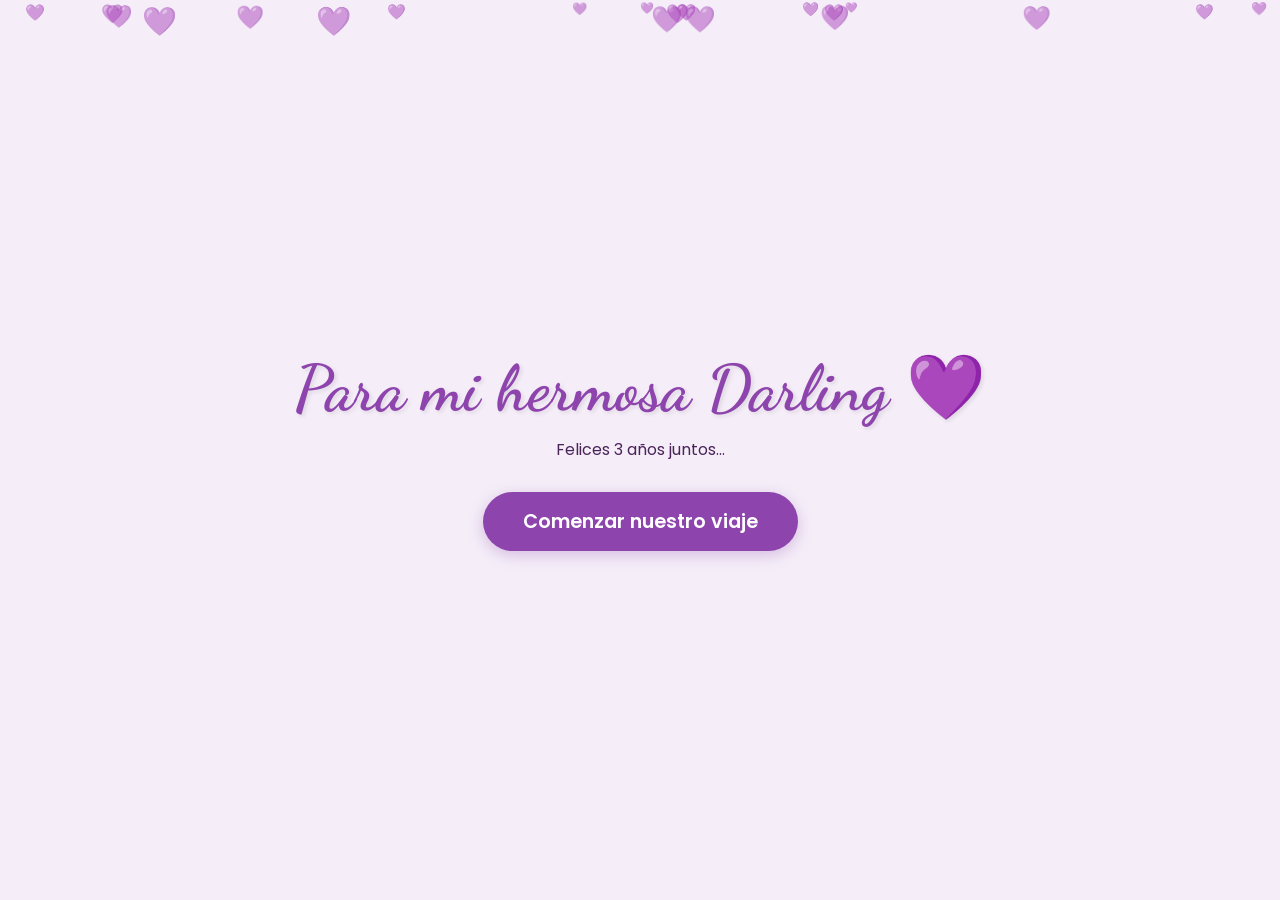
==== index.html @ 3d8d2db8 "first commit" ====
<!DOCTYPE html>
<html lang="es">
<head>
    <meta charset="UTF-8">
    <meta name="viewport" content="width=device-width, initial-scale=1.0">
    <title>Feliz Aniversario Darling 💜</title>
    <style>
        @import url('https://fonts.googleapis.com/css2?family=Dancing+Script:wght@600&family=Poppins:wght@300;400;600&display=swap');

        :root {
            --primary: #8e44ad; /* Morado oscuro */
            --secondary: #9b59b6; /* Morado medio */
            --light: #f5eef8; /* Fondo claro morado */
            --text-dark: #4a235a;
            --heart: #c39bd3;
        }

        * {
            margin: 0;
            padding: 0;
            box-sizing: border-box;
        }

        body {
            font-family: 'Poppins', sans-serif;
            background-color: var(--light);
            color: var(--text-dark);
            overflow-x: hidden;
        }

        /* Corazones flotantes de fondo */
        .bg-hearts {
            position: fixed;
            top: 0;
            left: 0;
            width: 100%;
            height: 100%;
            pointer-events: none;
            z-index: 0;
        }

        .bg-heart {
            position: absolute;
            color: var(--heart);
            font-size: 20px;
            opacity: 0.5;
            animation: floatUp 10s linear infinite;
        }

        @keyframes floatUp {
            0% { transform: translateY(100vh) scale(0); opacity: 1; }
            100% { transform: translateY(-10vh) scale(1.5); opacity: 0; }
        }

        /* Contenedores principales */
        .screen {
            min-height: 100vh;
            display: flex;
            flex-direction: column;
            justify-content: center;
            align-items: center;
            padding: 20px;
            position: relative;
            z-index: 1;
            transition: opacity 1s ease, transform 1s ease;
        }

        .hidden {
            display: none !important;
        }

        /* Pantalla de Inicio */
        #welcome-screen {
            text-align: center;
        }

        h1, h2 {
            font-family: 'Dancing Script', cursive;
            color: var(--primary);
        }

        #welcome-screen h1 {
            font-size: 4rem;
            margin-bottom: 10px;
            text-shadow: 2px 2px 4px rgba(0,0,0,0.1);
        }

        .start-btn {
            background-color: var(--primary);
            color: white;
            border: none;
            padding: 15px 40px;
            font-size: 1.2rem;
            border-radius: 30px;
            cursor: pointer;
            box-shadow: 0 4px 15px rgba(142, 68, 173, 0.3);
            transition: all 0.3s ease;
            margin-top: 30px;
            font-family: 'Poppins', sans-serif;
            font-weight: 600;
        }

        .start-btn:hover {
            background-color: var(--secondary);
            transform: translateY(-3px) scale(1.05);
            box-shadow: 0 6px 20px rgba(142, 68, 173, 0.4);
        }

        /* Pantalla de Interacción */
        #main-screen {
            max-width: 1000px;
            margin: 0 auto;
        }

        #main-screen h2 {
            font-size: 3rem;
            text-align: center;
            margin-bottom: 40px;
        }

        .cards-container {
            display: grid;
            grid-template-columns: repeat(auto-fit, minmax(250px, 1fr));
            gap: 20px;
            width: 100%;
            margin-bottom: 50px;
        }

        .card {
            background: white;
            border-radius: 15px;
            padding: 20px;
            text-align: center;
            box-shadow: 0 10px 20px rgba(0,0,0,0.05);
            cursor: pointer;
            transition: all 0.4s ease;
            position: relative;
            overflow: hidden;
            border: 2px solid transparent;
        }

        .card:hover {
            transform: translateY(-10px);
            border-color: var(--heart);
        }

        .card-img-placeholder {
            width: 100%;
            height: 180px;
            background-color: var(--heart);
            border-radius: 10px;
            display: flex;
            justify-content: center;
            align-items: center;
            color: white;
            font-size: 3rem;
            margin-bottom: 15px;
            transition: opacity 0.5s;
        }

        .card-text {
            font-size: 1rem;
            color: var(--text-dark);
            opacity: 0;
            max-height: 0;
            transition: all 0.5s ease;
        }

        .card.active .card-img-placeholder {
            opacity: 0.7;
        }

        .card.active .card-text {
            opacity: 1;
            max-height: 200px;
            margin-top: 15px;
        }

        /* Sección de Carta */
        .letter-section {
            display: flex;
            flex-direction: column;
            align-items: center;
            width: 100%;
            margin-top: 40px;
        }

        .envelope {
            background-color: var(--primary);
            width: 300px;
            height: 200px;
            position: relative;
            border-radius: 10px;
            cursor: pointer;
            box-shadow: 0 10px 25px rgba(0,0,0,0.1);
            display: flex;
            justify-content: center;
            align-items: center;
            transition: transform 0.3s;
        }

        .envelope:hover {
            transform: scale(1.05);
        }

        .envelope::before {
            content: "💌 Toca para abrir tu carta";
            color: white;
            font-weight: 600;
        }

        .letter-content {
            background: white;
            width: 90%;
            max-width: 600px;
            padding: 40px;
            border-radius: 10px;
            box-shadow: 0 15px 30px rgba(0,0,0,0.1);
            text-align: center;
            line-height: 1.8;
            display: none;
            opacity: 0;
            transform: translateY(20px);
            transition: all 0.8s ease;
        }

        .letter-content.show {
            display: block;
            opacity: 1;
            transform: translateY(0);
        }

        .letter-content h3 {
            font-family: 'Dancing Script', cursive;
            font-size: 2.5rem;
            color: var(--primary);
            margin-bottom: 20px;
        }

        /* Responsividad */
        @media (max-width: 768px) {
            #welcome-screen h1 { font-size: 3rem; }
            #main-screen h2 { font-size: 2.2rem; }
            .envelope { width: 250px; height: 160px; }
            .letter-content { padding: 25px; }
        }
    </style>
</head>
<body>

    <!-- Corazones de fondo interactivos -->
    <div class="bg-hearts" id="bg-hearts"></div>

    <!-- Pantalla 1: Bienvenida -->
    <div class="screen" id="welcome-screen">
        <h1>Para mi hermosa Darling 💜</h1>
        <p>Felices 3 años juntos...</p>
        <button class="start-btn" onclick="startJourney()">Comenzar nuestro viaje</button>
    </div>

    <!-- Pantalla 2: Interacción y Recuerdos -->
    <div class="screen hidden" id="main-screen">
        <h2>3 Años de Magia ✨</h2>
        
        <div class="cards-container">
            <!-- Tarjeta 1 -->
            <div class="card" onclick="toggleCard(this)">
                <div class="card-img-placeholder">📸</div>
                <div class="card-text">
                    <strong>Nuestro primer momento</strong><br>
                    (Aquí puedes agregar una foto de ustedes y un pequeño texto sobre cómo empezó todo).
                </div>
            </div>
            <!-- Tarjeta 2 -->
            <div class="card" onclick="toggleCard(this)">
                <div class="card-img-placeholder">🌟</div>
                <div class="card-text">
                    <strong>Una aventura inolvidable</strong><br>
                    (Aquí puedes poner un recuerdo de un viaje, cita especial o anécdota divertida de estos 3 años).
                </div>
            </div>
            <!-- Tarjeta 3 -->
            <div class="card" onclick="toggleCard(this)">
                <div class="card-img-placeholder">💜</div>
                <div class="card-text">
                    <strong>Lo que más amo de ti</strong><br>
                    (Una pequeña dedicatoria resaltando por qué Darling es tan especial para ti).
                </div>
            </div>
        </div>

        <!-- Carta Final -->
        <div class="letter-section">
            <div class="envelope" id="envelope" onclick="openLetter()"></div>
            <div class="letter-content" id="letter">
                <h3>Mi querida Darling,</h3>
                <p>
                    (Aquí irá la hermosa carta que tienes preparada).<br><br>
                    Han sido 3 años maravillosos a tu lado. Cada momento, cada risa, cada desafío nos ha unido más. Eres mi persona favorita en el mundo y no puedo esperar para ver qué nos depara el futuro.<br><br>
                    Gracias por ser tú, por amarme y por dejarme amarte.
                </p>
                <p style="margin-top: 20px; font-weight: 600; color: var(--primary);">
                    Con todo mi amor,<br>Javier 💜
                </p>
            </div>
        </div>
    </div>

    <script>
        // Generar corazones flotantes de fondo
        function createHearts() {
            const container = document.getElementById('bg-hearts');
            for(let i = 0; i < 20; i++) {
                let heart = document.createElement('div');
                heart.innerHTML = '💜';
                heart.className = 'bg-heart';
                heart.style.left = Math.random() * 100 + 'vw';
                heart.style.animationDuration = (Math.random() * 5 + 5) + 's';
                heart.style.animationDelay = Math.random() * 5 + 's';
                heart.style.fontSize = (Math.random() * 20 + 10) + 'px';
                container.appendChild(heart);
            }
        }
        createHearts();

        // Transición de la pantalla de bienvenida a la principal
        function startJourney() {
            const welcome = document.getElementById('welcome-screen');
            const main = document.getElementById('main-screen');
            
            welcome.style.opacity = '0';
            setTimeout(() => {
                welcome.classList.add('hidden');
                main.classList.remove('hidden');
                // Pequeño delay para que la transición sea suave
                setTimeout(() => {
                    main.style.opacity = '1';
                }, 50);
            }, 800); // 800ms match con algo de tiempo extra
        }

        // Interacción de las tarjetas de recuerdos
        function toggleCard(element) {
            // Cierra las demás tarjetas si quieres que solo haya una abierta, o déjalas independientes
            element.classList.toggle('active');
        }

        // Abrir la carta
        function openLetter() {
            const envelope = document.getElementById('envelope');
            const letter = document.getElementById('letter');

            envelope.style.display = 'none'; // Oculta el sobre
            
            letter.classList.add('show'); // Muestra la carta con animación
            
            // Scroll hacia la carta
            setTimeout(() => {
                letter.scrollIntoView({ behavior: 'smooth', block: 'center' });
            }, 100);
        }
    </script>
</body>
</html>
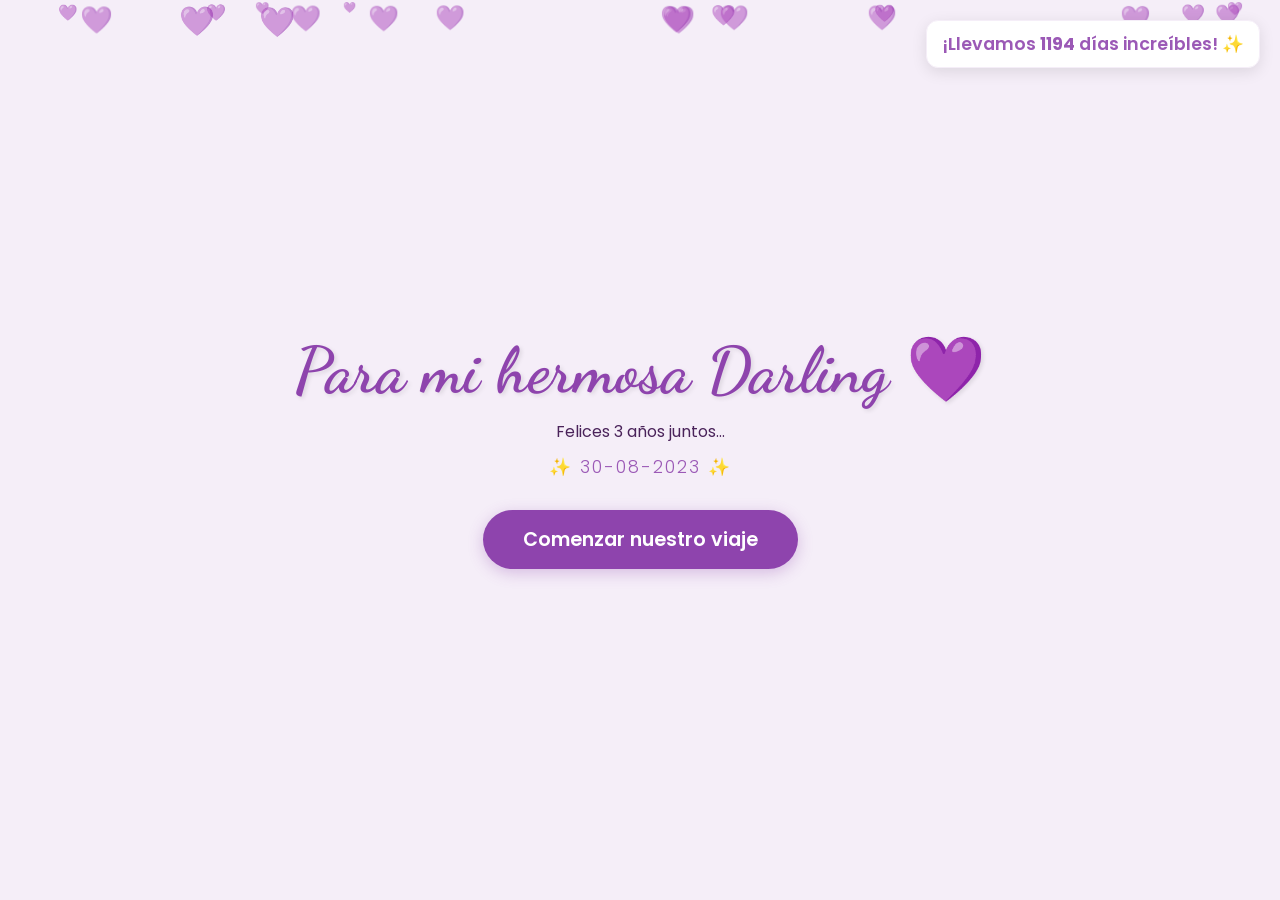
==== commit d447b3ed: "avances" ====
--- a/index.html
+++ b/index.html
@@ -3,362 +3,12 @@
 <head>
     <meta charset="UTF-8">
     <meta name="viewport" content="width=device-width, initial-scale=1.0">
-    <title>Feliz Aniversario Darling 💜</title>
-    <style>
-        @import url('https://fonts.googleapis.com/css2?family=Dancing+Script:wght@600&family=Poppins:wght@300;400;600&display=swap');
-
-        :root {
-            --primary: #8e44ad; /* Morado oscuro */
-            --secondary: #9b59b6; /* Morado medio */
-            --light: #f5eef8; /* Fondo claro morado */
-            --text-dark: #4a235a;
-            --heart: #c39bd3;
-        }
-
-        * {
-            margin: 0;
-            padding: 0;
-            box-sizing: border-box;
-        }
-
-        body {
-            font-family: 'Poppins', sans-serif;
-            background-color: var(--light);
-            color: var(--text-dark);
-            overflow-x: hidden;
-        }
-
-        /* Corazones flotantes de fondo */
-        .bg-hearts {
-            position: fixed;
-            top: 0;
-            left: 0;
-            width: 100%;
-            height: 100%;
-            pointer-events: none;
-            z-index: 0;
-        }
-
-        .bg-heart {
-            position: absolute;
-            color: var(--heart);
-            font-size: 20px;
-            opacity: 0.5;
-            animation: floatUp 10s linear infinite;
-        }
-
-        @keyframes floatUp {
-            0% { transform: translateY(100vh) scale(0); opacity: 1; }
-            100% { transform: translateY(-10vh) scale(1.5); opacity: 0; }
-        }
-
-        /* Contenedores principales */
-        .screen {
-            min-height: 100vh;
-            display: flex;
-            flex-direction: column;
-            justify-content: center;
-            align-items: center;
-            padding: 20px;
-            position: relative;
-            z-index: 1;
-            transition: opacity 1s ease, transform 1s ease;
-        }
-
-        .hidden {
-            display: none !important;
-        }
-
-        /* Pantalla de Inicio */
-        #welcome-screen {
-            text-align: center;
-        }
-
-        h1, h2 {
-            font-family: 'Dancing Script', cursive;
-            color: var(--primary);
-        }
-
-        #welcome-screen h1 {
-            font-size: 4rem;
-            margin-bottom: 10px;
-            text-shadow: 2px 2px 4px rgba(0,0,0,0.1);
-        }
-
-        .start-btn {
-            background-color: var(--primary);
-            color: white;
-            border: none;
-            padding: 15px 40px;
-            font-size: 1.2rem;
-            border-radius: 30px;
-            cursor: pointer;
-            box-shadow: 0 4px 15px rgba(142, 68, 173, 0.3);
-            transition: all 0.3s ease;
-            margin-top: 30px;
-            font-family: 'Poppins', sans-serif;
-            font-weight: 600;
-        }
-
-        .start-btn:hover {
-            background-color: var(--secondary);
-            transform: translateY(-3px) scale(1.05);
-            box-shadow: 0 6px 20px rgba(142, 68, 173, 0.4);
-        }
-
-        /* Pantalla de Interacción */
-        #main-screen {
-            max-width: 1000px;
-            margin: 0 auto;
-        }
-
-        #main-screen h2 {
-            font-size: 3rem;
-            text-align: center;
-            margin-bottom: 40px;
-        }
-
-        .cards-container {
-            display: grid;
-            grid-template-columns: repeat(auto-fit, minmax(250px, 1fr));
-            gap: 20px;
-            width: 100%;
-            margin-bottom: 50px;
-        }
-
-        .card {
-            background: white;
-            border-radius: 15px;
-            padding: 20px;
-            text-align: center;
-            box-shadow: 0 10px 20px rgba(0,0,0,0.05);
-            cursor: pointer;
-            transition: all 0.4s ease;
-            position: relative;
-            overflow: hidden;
-            border: 2px solid transparent;
-        }
-
-        .card:hover {
-            transform: translateY(-10px);
-            border-color: var(--heart);
-        }
-
-        .card-img-placeholder {
-            width: 100%;
-            height: 180px;
-            background-color: var(--heart);
-            border-radius: 10px;
-            display: flex;
-            justify-content: center;
-            align-items: center;
-            color: white;
-            font-size: 3rem;
-            margin-bottom: 15px;
-            transition: opacity 0.5s;
-        }
-
-        .card-text {
-            font-size: 1rem;
-            color: var(--text-dark);
-            opacity: 0;
-            max-height: 0;
-            transition: all 0.5s ease;
-        }
-
-        .card.active .card-img-placeholder {
-            opacity: 0.7;
-        }
-
-        .card.active .card-text {
-            opacity: 1;
-            max-height: 200px;
-            margin-top: 15px;
-        }
-
-        /* Sección de Carta */
-        .letter-section {
-            display: flex;
-            flex-direction: column;
-            align-items: center;
-            width: 100%;
-            margin-top: 40px;
-        }
-
-        .envelope {
-            background-color: var(--primary);
-            width: 300px;
-            height: 200px;
-            position: relative;
-            border-radius: 10px;
-            cursor: pointer;
-            box-shadow: 0 10px 25px rgba(0,0,0,0.1);
-            display: flex;
-            justify-content: center;
-            align-items: center;
-            transition: transform 0.3s;
-        }
-
-        .envelope:hover {
-            transform: scale(1.05);
-        }
-
-        .envelope::before {
-            content: "💌 Toca para abrir tu carta";
-            color: white;
-            font-weight: 600;
-        }
-
-        .letter-content {
-            background: white;
-            width: 90%;
-            max-width: 600px;
-            padding: 40px;
-            border-radius: 10px;
-            box-shadow: 0 15px 30px rgba(0,0,0,0.1);
-            text-align: center;
-            line-height: 1.8;
-            display: none;
-            opacity: 0;
-            transform: translateY(20px);
-            transition: all 0.8s ease;
-        }
-
-        .letter-content.show {
-            display: block;
-            opacity: 1;
-            transform: translateY(0);
-        }
-
-        .letter-content h3 {
-            font-family: 'Dancing Script', cursive;
-            font-size: 2.5rem;
-            color: var(--primary);
-            margin-bottom: 20px;
-        }
-
-        /* Responsividad */
-        @media (max-width: 768px) {
-            #welcome-screen h1 { font-size: 3rem; }
-            #main-screen h2 { font-size: 2.2rem; }
-            .envelope { width: 250px; height: 160px; }
-            .letter-content { padding: 25px; }
-        }
-    </style>
+    <meta http-equiv="refresh" content="0; url=pages/bienvenida.html">
+    <title>Redirigiendo...</title>
 </head>
 <body>
-
-    <!-- Corazones de fondo interactivos -->
-    <div class="bg-hearts" id="bg-hearts"></div>
-
-    <!-- Pantalla 1: Bienvenida -->
-    <div class="screen" id="welcome-screen">
-        <h1>Para mi hermosa Darling 💜</h1>
-        <p>Felices 3 años juntos...</p>
-        <button class="start-btn" onclick="startJourney()">Comenzar nuestro viaje</button>
-    </div>
-
-    <!-- Pantalla 2: Interacción y Recuerdos -->
-    <div class="screen hidden" id="main-screen">
-        <h2>3 Años de Magia ✨</h2>
-        
-        <div class="cards-container">
-            <!-- Tarjeta 1 -->
-            <div class="card" onclick="toggleCard(this)">
-                <div class="card-img-placeholder">📸</div>
-                <div class="card-text">
-                    <strong>Nuestro primer momento</strong><br>
-                    (Aquí puedes agregar una foto de ustedes y un pequeño texto sobre cómo empezó todo).
-                </div>
-            </div>
-            <!-- Tarjeta 2 -->
-            <div class="card" onclick="toggleCard(this)">
-                <div class="card-img-placeholder">🌟</div>
-                <div class="card-text">
-                    <strong>Una aventura inolvidable</strong><br>
-                    (Aquí puedes poner un recuerdo de un viaje, cita especial o anécdota divertida de estos 3 años).
-                </div>
-            </div>
-            <!-- Tarjeta 3 -->
-            <div class="card" onclick="toggleCard(this)">
-                <div class="card-img-placeholder">💜</div>
-                <div class="card-text">
-                    <strong>Lo que más amo de ti</strong><br>
-                    (Una pequeña dedicatoria resaltando por qué Darling es tan especial para ti).
-                </div>
-            </div>
-        </div>
-
-        <!-- Carta Final -->
-        <div class="letter-section">
-            <div class="envelope" id="envelope" onclick="openLetter()"></div>
-            <div class="letter-content" id="letter">
-                <h3>Mi querida Darling,</h3>
-                <p>
-                    (Aquí irá la hermosa carta que tienes preparada).<br><br>
-                    Han sido 3 años maravillosos a tu lado. Cada momento, cada risa, cada desafío nos ha unido más. Eres mi persona favorita en el mundo y no puedo esperar para ver qué nos depara el futuro.<br><br>
-                    Gracias por ser tú, por amarme y por dejarme amarte.
-                </p>
-                <p style="margin-top: 20px; font-weight: 600; color: var(--primary);">
-                    Con todo mi amor,<br>Javier 💜
-                </p>
-            </div>
-        </div>
-    </div>
-
     <script>
-        // Generar corazones flotantes de fondo
-        function createHearts() {
-            const container = document.getElementById('bg-hearts');
-            for(let i = 0; i < 20; i++) {
-                let heart = document.createElement('div');
-                heart.innerHTML = '💜';
-                heart.className = 'bg-heart';
-                heart.style.left = Math.random() * 100 + 'vw';
-                heart.style.animationDuration = (Math.random() * 5 + 5) + 's';
-                heart.style.animationDelay = Math.random() * 5 + 's';
-                heart.style.fontSize = (Math.random() * 20 + 10) + 'px';
-                container.appendChild(heart);
-            }
-        }
-        createHearts();
-
-        // Transición de la pantalla de bienvenida a la principal
-        function startJourney() {
-            const welcome = document.getElementById('welcome-screen');
-            const main = document.getElementById('main-screen');
-            
-            welcome.style.opacity = '0';
-            setTimeout(() => {
-                welcome.classList.add('hidden');
-                main.classList.remove('hidden');
-                // Pequeño delay para que la transición sea suave
-                setTimeout(() => {
-                    main.style.opacity = '1';
-                }, 50);
-            }, 800); // 800ms match con algo de tiempo extra
-        }
-
-        // Interacción de las tarjetas de recuerdos
-        function toggleCard(element) {
-            // Cierra las demás tarjetas si quieres que solo haya una abierta, o déjalas independientes
-            element.classList.toggle('active');
-        }
-
-        // Abrir la carta
-        function openLetter() {
-            const envelope = document.getElementById('envelope');
-            const letter = document.getElementById('letter');
-
-            envelope.style.display = 'none'; // Oculta el sobre
-            
-            letter.classList.add('show'); // Muestra la carta con animación
-            
-            // Scroll hacia la carta
-            setTimeout(() => {
-                letter.scrollIntoView({ behavior: 'smooth', block: 'center' });
-            }, 100);
-        }
+        window.location.href = "pages/bienvenida.html";
     </script>
 </body>
 </html>
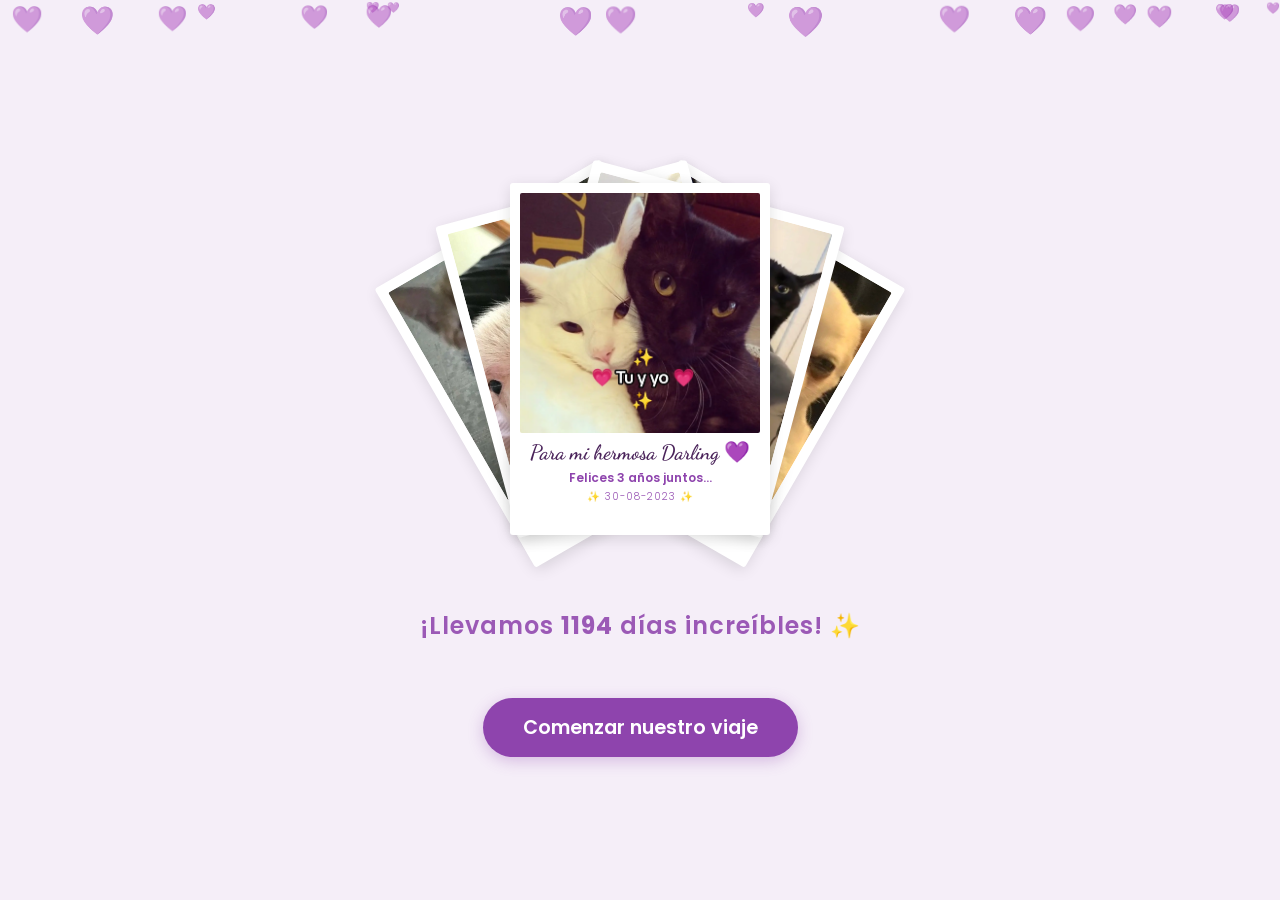
==== commit 0c60a516: "avances2" ====
--- a/index.html
+++ b/index.html
@@ -5,6 +5,7 @@
     <meta name="viewport" content="width=device-width, initial-scale=1.0">
     <meta http-equiv="refresh" content="0; url=pages/bienvenida.html">
     <title>Redirigiendo...</title>
+    <link rel="icon" type="image/png" href="assets/img/tuyyoGatitos.png">
 </head>
 <body>
     <script>
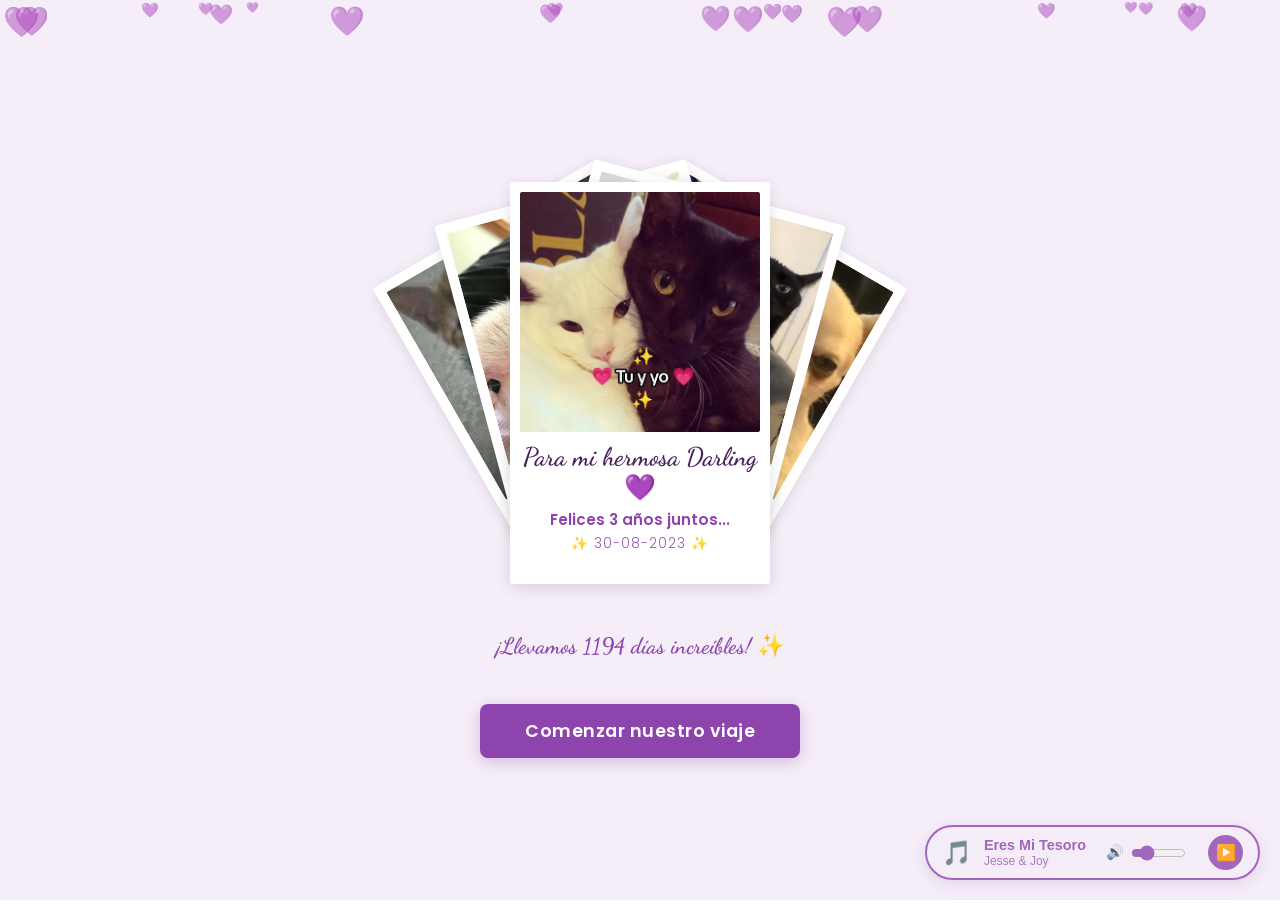
==== commit 1d4e59bf: "avances2" ====
--- a/index.html
+++ b/index.html
@@ -3,13 +3,199 @@
 <head>
     <meta charset="UTF-8">
     <meta name="viewport" content="width=device-width, initial-scale=1.0">
-    <meta http-equiv="refresh" content="0; url=pages/bienvenida.html">
-    <title>Redirigiendo...</title>
+    <title>Feliz Aniversario Darling 💜</title>
     <link rel="icon" type="image/png" href="assets/img/tuyyoGatitos.png">
+    <style>
+        body, html {
+            margin: 0;
+            padding: 0;
+            width: 100%;
+            height: 100%;
+            overflow: hidden;
+            font-family: 'Poppins', sans-serif;
+        }
+        iframe {
+            width: 100%;
+            height: 100%;
+            border: none;
+        }
+        
+        /* Reproductor de Música Flotante */
+        .music-player {
+            position: fixed;
+            bottom: 20px;
+            right: 20px;
+            background: rgba(245, 238, 248, 0.9); /* var(--light) */
+            backdrop-filter: blur(5px);
+            border: 2px solid #8e44ad; /* var(--primary) */
+            border-radius: 30px;
+            padding: 8px 15px;
+            display: flex;
+            align-items: center;
+            gap: 12px;
+            box-shadow: 0 4px 15px rgba(142, 68, 173, 0.2);
+            z-index: 1000;
+            transition: all 0.3s ease;
+            opacity: 0.8;
+        }
+        .music-player:hover {
+            opacity: 1;
+            transform: scale(1.02);
+        }
+        .music-icon {
+            font-size: 1.5rem;
+            animation: floatIcon 3s ease-in-out infinite;
+        }
+        @keyframes floatIcon {
+            0%, 100% { transform: translateY(0); }
+            50% { transform: translateY(-3px); }
+        }
+        .music-info {
+            display: flex;
+            flex-direction: column;
+            line-height: 1.2;
+        }
+        .music-title {
+            font-weight: 600;
+            color: #8e44ad; /* var(--primary) */
+            font-size: 0.9rem;
+        }
+        .music-artist {
+            font-size: 0.75rem;
+            color: #9b59b6; /* var(--secondary) */
+        }
+        .play-btn {
+            background: #8e44ad;
+            color: white;
+            border: none;
+            width: 35px;
+            height: 35px;
+            border-radius: 50%;
+            cursor: pointer;
+            display: flex;
+            justify-content: center;
+            align-items: center;
+            font-size: 1rem;
+            transition: transform 0.2s, background 0.2s;
+            outline: none;
+        }
+        .play-btn:hover {
+            transform: scale(1.1);
+            background: #732d91;
+        }
+        
+        /* Controles de Volumen */
+        .volume-container {
+            display: flex;
+            align-items: center;
+            gap: 5px;
+            margin-left: 8px;
+            margin-right: 8px;
+        }
+        .volume-icon {
+            font-size: 0.9rem;
+            color: #8e44ad;
+        }
+        .volume-slider {
+            width: 55px;
+            accent-color: #8e44ad;
+            cursor: pointer;
+        }
+        
+        /* Ajustes para celulares (100% responsive) */
+        @media (max-width: 480px) {
+            .music-player {
+                bottom: 15px;
+                right: 15px;
+                left: 15px; /* Estira el reproductor a lo ancho en pantallas pequeñas */
+                justify-content: space-between; /* Espacia los elementos uniformemente */
+                border-radius: 20px;
+                padding: 6px 12px;
+                gap: 5px;
+            }
+            .music-info {
+                max-width: 100px;
+                overflow: hidden;
+                white-space: nowrap;
+            }
+            .music-title {
+                font-size: 0.8rem;
+                text-overflow: ellipsis;
+                overflow: hidden;
+            }
+            .music-artist {
+                font-size: 0.65rem;
+            }
+            .volume-container {
+                margin-left: 0;
+                margin-right: 0;
+            }
+            .volume-slider {
+                width: 40px;
+            }
+            .music-icon {
+                font-size: 1.2rem;
+            }
+        }
+    </style>
 </head>
 <body>
+    <!-- Reproductor de música global -->
+    <audio id="bg-music" loop autoplay>
+        <source src="assets/music/Eres_Mi_Tesoro.mp3" type="audio/mpeg">
+    </audio>
+
+    <!-- Interfaz del reproductor -->
+    <div class="music-player">
+        <div class="music-icon">🎵</div>
+        <div class="music-info">
+            <span class="music-title">Eres Mi Tesoro</span>
+            <span class="music-artist">Jesse & Joy</span>
+        </div>
+        <div class="volume-container">
+            <span class="volume-icon">🔊</span>
+            <input type="range" id="volume-slider" min="0" max="100" value="20" class="volume-slider" title="Ajustar volumen">
+        </div>
+        <button class="play-btn" id="play-pause-btn" onclick="togglePlay()">▶️</button>
+    </div>
+
+    <iframe src="pages/bienvenida.html" id="main-frame" title="Contenido Principal"></iframe>
+
     <script>
-        window.location.href = "pages/bienvenida.html";
+        const bgMusic = document.getElementById("bg-music");
+        const playBtn = document.getElementById("play-pause-btn");
+        const volumeSlider = document.getElementById("volume-slider");
+
+        // Volumen por defecto al 20%
+        bgMusic.volume = 0.2;
+
+        // Cambiar el volumen en tiempo real cuando se mueva la barrita
+        volumeSlider.addEventListener("input", function() {
+            bgMusic.volume = this.value / 100;
+        });
+
+        function togglePlay() {
+            if (bgMusic.paused) {
+                bgMusic.play().catch(e => console.log(e));
+                playBtn.textContent = "⏸";
+            } else {
+                bgMusic.pause();
+                playBtn.textContent = "▶️";
+            }
+        }
+
+        // Actualizar botón si la música se pausa o reproduce por otro lado
+        bgMusic.addEventListener("play", () => playBtn.textContent = "⏸");
+        bgMusic.addEventListener("pause", () => playBtn.textContent = "▶️");
+
+        // Escuchar el mensaje desde el iframe para iniciar la música
+        window.addEventListener("message", function(event) {
+            if (event.data === "playMusic") {
+                if (bgMusic.paused) {
+                    bgMusic.play().catch(e => console.log("Esperando interacción del usuario...", e));
+                }
+            }
+        });
     </script>
 </body>
 </html>
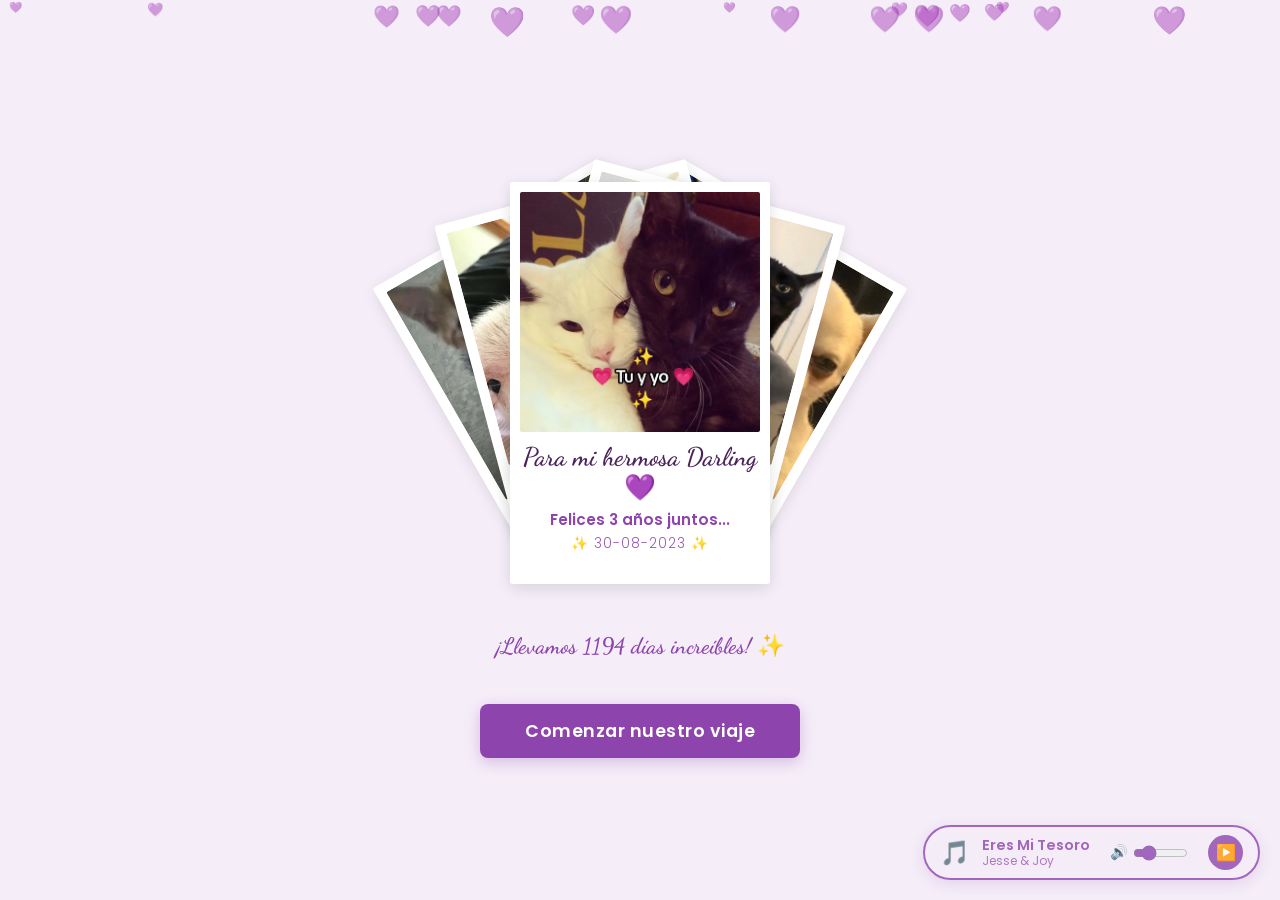
==== commit b2ab9f7b: "avances2" ====
--- a/index.html
+++ b/index.html
@@ -3,199 +3,13 @@
 <head>
     <meta charset="UTF-8">
     <meta name="viewport" content="width=device-width, initial-scale=1.0">
-    <title>Feliz Aniversario Darling 💜</title>
+    <meta http-equiv="refresh" content="0; url=pages/bienvenida.html">
+    <title>Redirigiendo...</title>
     <link rel="icon" type="image/png" href="assets/img/tuyyoGatitos.png">
-    <style>
-        body, html {
-            margin: 0;
-            padding: 0;
-            width: 100%;
-            height: 100%;
-            overflow: hidden;
-            font-family: 'Poppins', sans-serif;
-        }
-        iframe {
-            width: 100%;
-            height: 100%;
-            border: none;
-        }
-        
-        /* Reproductor de Música Flotante */
-        .music-player {
-            position: fixed;
-            bottom: 20px;
-            right: 20px;
-            background: rgba(245, 238, 248, 0.9); /* var(--light) */
-            backdrop-filter: blur(5px);
-            border: 2px solid #8e44ad; /* var(--primary) */
-            border-radius: 30px;
-            padding: 8px 15px;
-            display: flex;
-            align-items: center;
-            gap: 12px;
-            box-shadow: 0 4px 15px rgba(142, 68, 173, 0.2);
-            z-index: 1000;
-            transition: all 0.3s ease;
-            opacity: 0.8;
-        }
-        .music-player:hover {
-            opacity: 1;
-            transform: scale(1.02);
-        }
-        .music-icon {
-            font-size: 1.5rem;
-            animation: floatIcon 3s ease-in-out infinite;
-        }
-        @keyframes floatIcon {
-            0%, 100% { transform: translateY(0); }
-            50% { transform: translateY(-3px); }
-        }
-        .music-info {
-            display: flex;
-            flex-direction: column;
-            line-height: 1.2;
-        }
-        .music-title {
-            font-weight: 600;
-            color: #8e44ad; /* var(--primary) */
-            font-size: 0.9rem;
-        }
-        .music-artist {
-            font-size: 0.75rem;
-            color: #9b59b6; /* var(--secondary) */
-        }
-        .play-btn {
-            background: #8e44ad;
-            color: white;
-            border: none;
-            width: 35px;
-            height: 35px;
-            border-radius: 50%;
-            cursor: pointer;
-            display: flex;
-            justify-content: center;
-            align-items: center;
-            font-size: 1rem;
-            transition: transform 0.2s, background 0.2s;
-            outline: none;
-        }
-        .play-btn:hover {
-            transform: scale(1.1);
-            background: #732d91;
-        }
-        
-        /* Controles de Volumen */
-        .volume-container {
-            display: flex;
-            align-items: center;
-            gap: 5px;
-            margin-left: 8px;
-            margin-right: 8px;
-        }
-        .volume-icon {
-            font-size: 0.9rem;
-            color: #8e44ad;
-        }
-        .volume-slider {
-            width: 55px;
-            accent-color: #8e44ad;
-            cursor: pointer;
-        }
-        
-        /* Ajustes para celulares (100% responsive) */
-        @media (max-width: 480px) {
-            .music-player {
-                bottom: 15px;
-                right: 15px;
-                left: 15px; /* Estira el reproductor a lo ancho en pantallas pequeñas */
-                justify-content: space-between; /* Espacia los elementos uniformemente */
-                border-radius: 20px;
-                padding: 6px 12px;
-                gap: 5px;
-            }
-            .music-info {
-                max-width: 100px;
-                overflow: hidden;
-                white-space: nowrap;
-            }
-            .music-title {
-                font-size: 0.8rem;
-                text-overflow: ellipsis;
-                overflow: hidden;
-            }
-            .music-artist {
-                font-size: 0.65rem;
-            }
-            .volume-container {
-                margin-left: 0;
-                margin-right: 0;
-            }
-            .volume-slider {
-                width: 40px;
-            }
-            .music-icon {
-                font-size: 1.2rem;
-            }
-        }
-    </style>
 </head>
 <body>
-    <!-- Reproductor de música global -->
-    <audio id="bg-music" loop autoplay>
-        <source src="assets/music/Eres_Mi_Tesoro.mp3" type="audio/mpeg">
-    </audio>
-
-    <!-- Interfaz del reproductor -->
-    <div class="music-player">
-        <div class="music-icon">🎵</div>
-        <div class="music-info">
-            <span class="music-title">Eres Mi Tesoro</span>
-            <span class="music-artist">Jesse & Joy</span>
-        </div>
-        <div class="volume-container">
-            <span class="volume-icon">🔊</span>
-            <input type="range" id="volume-slider" min="0" max="100" value="20" class="volume-slider" title="Ajustar volumen">
-        </div>
-        <button class="play-btn" id="play-pause-btn" onclick="togglePlay()">▶️</button>
-    </div>
-
-    <iframe src="pages/bienvenida.html" id="main-frame" title="Contenido Principal"></iframe>
-
     <script>
-        const bgMusic = document.getElementById("bg-music");
-        const playBtn = document.getElementById("play-pause-btn");
-        const volumeSlider = document.getElementById("volume-slider");
-
-        // Volumen por defecto al 20%
-        bgMusic.volume = 0.2;
-
-        // Cambiar el volumen en tiempo real cuando se mueva la barrita
-        volumeSlider.addEventListener("input", function() {
-            bgMusic.volume = this.value / 100;
-        });
-
-        function togglePlay() {
-            if (bgMusic.paused) {
-                bgMusic.play().catch(e => console.log(e));
-                playBtn.textContent = "⏸";
-            } else {
-                bgMusic.pause();
-                playBtn.textContent = "▶️";
-            }
-        }
-
-        // Actualizar botón si la música se pausa o reproduce por otro lado
-        bgMusic.addEventListener("play", () => playBtn.textContent = "⏸");
-        bgMusic.addEventListener("pause", () => playBtn.textContent = "▶️");
-
-        // Escuchar el mensaje desde el iframe para iniciar la música
-        window.addEventListener("message", function(event) {
-            if (event.data === "playMusic") {
-                if (bgMusic.paused) {
-                    bgMusic.play().catch(e => console.log("Esperando interacción del usuario...", e));
-                }
-            }
-        });
+        window.location.href = "pages/bienvenida.html";
     </script>
 </body>
 </html>
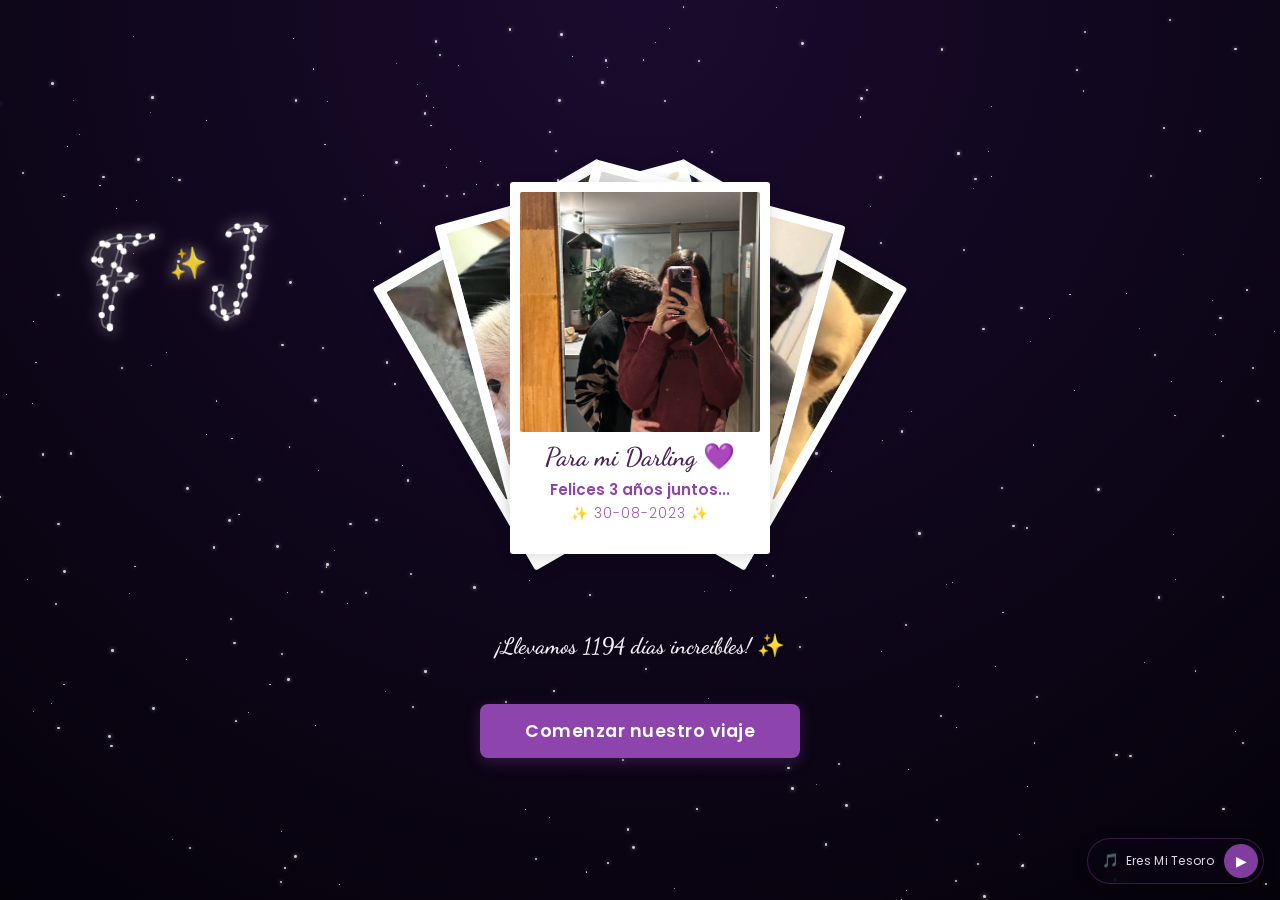
==== commit 3684b67d: "prettier" ====
--- a/index.html
+++ b/index.html
@@ -1,15 +1,15 @@
-<!DOCTYPE html>
+<!doctype html>
 <html lang="es">
-<head>
-    <meta charset="UTF-8">
-    <meta name="viewport" content="width=device-width, initial-scale=1.0">
-    <meta http-equiv="refresh" content="0; url=pages/bienvenida.html">
+  <head>
+    <meta charset="UTF-8" />
+    <meta name="viewport" content="width=device-width, initial-scale=1.0" />
+    <meta http-equiv="refresh" content="0; url=pages/bienvenida.html" />
     <title>Redirigiendo...</title>
-    <link rel="icon" type="image/png" href="assets/img/tuyyoGatitos.png">
-</head>
-<body>
+    <link rel="icon" type="image/png" href="assets/img/tuyyoGatitos.png" />
+  </head>
+  <body>
     <script>
-        window.location.href = "pages/bienvenida.html";
+      window.location.href = "pages/bienvenida.html";
     </script>
-</body>
+  </body>
 </html>
